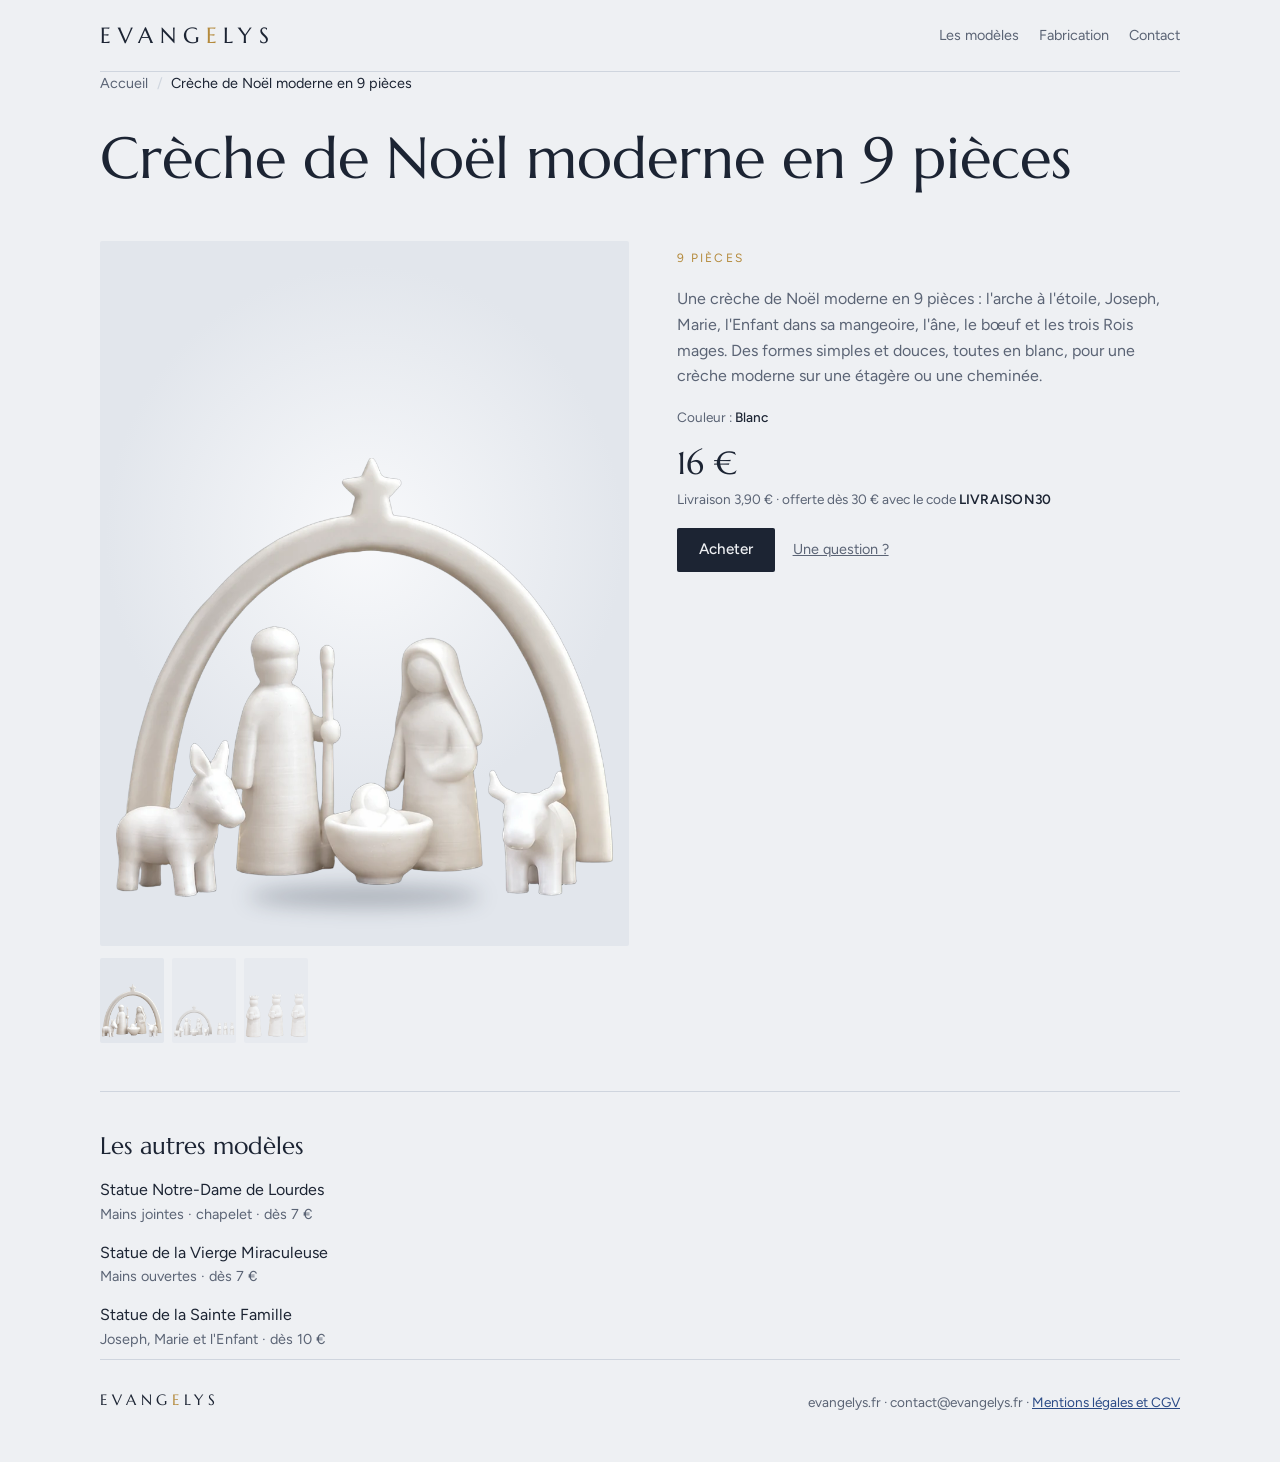
==== creche-de-noel-9-pieces/index.html @ f0cccd83 "Ajouter des pages produit statiques pour le référencement Quatre fiches indexables (crèche, Lourdes," ====
<!doctype html>
<html lang="fr">
<head>
<meta charset="utf-8">
<meta name="viewport" content="width=device-width, initial-scale=1, viewport-fit=cover">
<meta name="description" content="Crèche de Noël moderne en 9 pièces : arche à l&#x27;étoile, Joseph, Marie, l&#x27;Enfant dans sa mangeoire, l&#x27;âne, le bœuf et les trois Rois mages. Toutes en blanc, 16 €. Livraison en France.">
<link rel="canonical" href="https://evangelys.fr/creche-de-noel-9-pieces/">
<meta property="og:locale" content="fr_FR">
<meta property="og:site_name" content="Evangelys">
<meta property="og:type" content="website">
<meta property="og:url" content="https://evangelys.fr/creche-de-noel-9-pieces/">
<meta property="og:title" content="Evangelys · Crèche de Noël moderne en 9 pièces">
<meta property="og:description" content="Crèche de Noël en 9 pièces, imprimée à la pièce, toute en blanc. 16 €.">
<meta property="og:image" content="https://evangelys.fr/stripe/creche.jpg">
<meta property="og:image:width" content="1000">
<meta property="og:image:height" content="1000">
<meta name="twitter:card" content="summary_large_image">
<meta name="twitter:title" content="Evangelys · Crèche de Noël moderne en 9 pièces">
<meta name="twitter:description" content="Crèche de Noël en 9 pièces, imprimée à la pièce, toute en blanc. 16 €.">
<meta name="twitter:image" content="https://evangelys.fr/stripe/creche.jpg">
<link rel="icon" href="data:image/svg+xml,%3Csvg xmlns='http://www.w3.org/2000/svg' viewBox='0 0 32 32'%3E%3Cpath fill='%23b48a3c' d='M16 2l3.6 9.4L29 12l-7.4 6.2L24 28l-8-5.4L8 28l2.4-9.8L3 12l9.4-.6z'/%3E%3C/svg%3E">
<title>Crèche de Noël moderne en 9 pièces · Evangelys</title>
<script type="application/ld+json">
{
 "@context": "https://schema.org",
 "@graph": [
  {
   "@type": "BreadcrumbList",
   "itemListElement": [
    {
     "@type": "ListItem",
     "position": 1,
     "name": "Accueil",
     "item": "https://evangelys.fr/"
    },
    {
     "@type": "ListItem",
     "position": 2,
     "name": "Crèche de Noël moderne en 9 pièces",
     "item": "https://evangelys.fr/creche-de-noel-9-pieces/"
    }
   ]
  },
  {
   "@type": "Product",
   "name": "Crèche de Noël moderne – 9 pièces",
   "description": "Crèche de Noël en 9 pièces : arche à l'étoile, Joseph, Marie, l'Enfant Jésus dans sa mangeoire, l'âne, le bœuf et les trois Rois mages.",
   "image": [
    "https://evangelys.fr/stripe/creche.jpg",
    "https://evangelys.fr/cut/creche-2.webp",
    "https://evangelys.fr/cut/creche-1.webp",
    "https://evangelys.fr/cut/creche-3.webp"
   ],
   "brand": {
    "@type": "Brand",
    "name": "Evangelys"
   },
   "color": "Blanc",
   "material": "Filament imprimé en 3D",
   "url": "https://evangelys.fr/creche-de-noel-9-pieces/",
   "offers": {
    "@type": "Offer",
    "name": "Les 9 pièces",
    "priceCurrency": "EUR",
    "price": 16,
    "availability": "https://schema.org/InStock",
    "url": "https://buy.stripe.com/cNidR80Ap8vt1BZ0e4gUM00",
    "itemCondition": "https://schema.org/NewCondition",
    "shippingDetails": {
     "@type": "OfferShippingDetails",
     "shippingRate": {
      "@type": "MonetaryAmount",
      "value": 3.9,
      "currency": "EUR"
     },
     "shippingDestination": {
      "@type": "DefinedRegion",
      "addressCountry": "FR"
     }
    },
    "hasMerchantReturnPolicy": {
     "@type": "MerchantReturnPolicy",
     "applicableCountry": "FR",
     "returnPolicyCategory": "https://schema.org/MerchantReturnFiniteReturnWindow",
     "merchantReturnDays": 14,
     "returnMethod": "https://schema.org/ReturnByMail",
     "returnFees": "https://schema.org/ReturnShippingFees"
    }
   }
  }
 ]
}
</script>
<link rel="preconnect" href="https://fonts.googleapis.com">
<link rel="preconnect" href="https://fonts.gstatic.com" crossorigin>
<link rel="stylesheet" href="https://fonts.googleapis.com/css2?family=Marcellus&family=Figtree:wght@400;500;600&display=swap">
<link rel="stylesheet" href="../site.css">
</head>
<body>
<div class="wrap">
  <header>
    <a class="mark" href="../">EVANG<span>E</span>LYS</a>
    <nav aria-label="Sections">
      <a href="../#modeles">Les modèles</a>
      <a href="../#fabrication">Fabrication</a>
      <a href="../#commander">Contact</a>
    </nav>
  </header>

  <nav aria-label="Fil d'Ariane">
    <ol class="crumbs">
      <li><a href="../">Accueil</a></li>
      <li><span aria-current="page">Crèche de Noël moderne en 9 pièces</span></li>
    </ol>
  </nav>

  <h1>Crèche de Noël moderne en 9 pièces</h1>

  <div class="models">
<article class="model" id="creche">
    <div class="viewer">
      <div class="frame"><img src="../cut/creche-2.webp" alt="La crèche de Noël, blanc, vue 1" width="900" height="1200" loading="lazy"></div>
      <div class="thumbs" role="group" aria-label="Vues">
        <button type="button" aria-label="Vue 1" aria-pressed="true"><img src="../cut/creche-2.webp" alt="" width="900" height="1200" loading="lazy"></button>
        <button type="button" aria-label="Vue 2" aria-pressed="false"><img src="../cut/creche-1.webp" alt="" width="900" height="1200" loading="lazy"></button>
        <button type="button" aria-label="Vue 3" aria-pressed="false"><img src="../cut/creche-3.webp" alt="" width="900" height="1200" loading="lazy"></button>
      </div>
    </div>
    <div class="info">
      <p class="kind">9 pièces</p>
      <p>Une crèche de Noël moderne en 9 pièces : l&#x27;arche à l&#x27;étoile, Joseph, Marie, l&#x27;Enfant dans sa mangeoire, l&#x27;âne, le bœuf et les trois Rois mages. Des formes simples et douces, toutes en blanc, pour une crèche moderne sur une étagère ou une cheminée.</p>
      <div class="swatches">
        <span class="label">Couleur : <b>Blanc</b></span>
        <div class="chips" role="group" aria-label="Couleurs" hidden></div>
      </div>
      <div class="swatches" hidden>
        <span class="label">Hauteur : <b class="size-label">Les 9 pièces</b></span>
        <div class="sizes" role="group" aria-label="Hauteurs">
                    <button type="button" class="size" data-cm="9p" aria-pressed="true">Les 9 pièces</button>
        </div>
      </div>
      <div class="swatches qty-block" hidden>
        <span class="label">Quantité : <b class="qty-label"></b></span>
        <div class="sizes qtys" role="group" aria-label="Quantité"></div>
      </div>
      <ul class="static-specs">
        <li>Couleur : blanc</li>
        <li>Les 9 pièces — 16 €</li>
      </ul>
      <p class="price">16 €</p>
      <p class="ship">Livraison 3,90 € · offerte dès 30 € avec le code <b>LIVRAISON30</b></p>
      <div class="buy-row"><a class="cta" href="https://buy.stripe.com/cNidR80Ap8vt1BZ0e4gUM00" target="_blank" rel="noopener">Acheter</a><a class="ask" href="../#commander">Une question ?</a></div>
      <p class="hint" hidden></p>
    </div>
  </article>
</div>

  <section class="others">
    <h2>Les autres modèles</h2>
    <ul>
      <li><a href="../statue-notre-dame-de-lourdes/">Statue Notre-Dame de Lourdes<span class="meta">Mains jointes · chapelet · dès 7 €</span></a></li>
      <li><a href="../statue-vierge-miraculeuse/">Statue de la Vierge Miraculeuse<span class="meta">Mains ouvertes · dès 7 €</span></a></li>
      <li><a href="../statue-sainte-famille/">Statue de la Sainte Famille<span class="meta">Joseph, Marie et l&#x27;Enfant · dès 10 €</span></a></li>
    </ul>
  </section>

  <footer>
    <a class="mark" href="../">EVANG<span>E</span>LYS</a>
    <span>evangelys.fr · contact@evangelys.fr · <a href="../conditions.html">Mentions légales et CGV</a></span>
  </footer>
</div>
<script>window.EVANGELYS_ROOT="../";</script>
<script src="../catalog.js"></script>
<script>enhanceCatalog();</script>
</body>
</html>
---- site.css ----
/* Layout: a quiet chapel wall. Inscriptional caps for names, one column of large figures, a single gilt thread. */
:root{
  --stone:#eef0f3;      /* page: cool plaster with a blue bias */
  --niche:#e2e6ec;      /* photo frames and fields */
  --ink:#1c2433;        /* text */
  --muted:#5b6475;
  --marial:#2a4a86;     /* Marian blue, the accent */
  --gilt:#b48a3c;       /* used once or twice, like leaf */
  --line:#cfd5de;
  --glow:#f8f9fb;
  --shadow:rgba(28,36,51,.28);
  --display:"Marcellus","Trajan Pro",Georgia,serif;
  --body:"Figtree",system-ui,-apple-system,"Segoe UI",sans-serif;
}
@media (prefers-color-scheme:dark){:root:not([data-theme="light"]){
  --stone:#12161e;--niche:#1b212c;--ink:#e7eaf0;--muted:#9aa3b4;--marial:#8fb0ec;--gilt:#d6b06a;--line:#2b3342;--glow:#2c3443;--shadow:rgba(0,0,0,.6);color-scheme:dark}}
:root[data-theme="dark"]{--stone:#12161e;--niche:#1b212c;--ink:#e7eaf0;--muted:#9aa3b4;--marial:#8fb0ec;--gilt:#d6b06a;--line:#2b3342;--glow:#2c3443;--shadow:rgba(0,0,0,.6);color-scheme:dark}

*{box-sizing:border-box}
[hidden]{display:none!important}
html{-webkit-text-size-adjust:100%}
body{margin:0;background:var(--stone);color:var(--ink);font:400 1rem/1.6 var(--body);
  padding-left:max(16px,env(safe-area-inset-left,0px));padding-right:max(16px,env(safe-area-inset-right,0px))}
.wrap{max-width:1080px;margin:0 auto}
a{color:var(--marial)}
:focus-visible{outline:2px solid var(--marial);outline-offset:3px}

header{display:flex;justify-content:space-between;align-items:center;gap:16px;padding-block:24px;border-bottom:1px solid var(--line)}
.mark{font:400 1.35rem/1 var(--display);letter-spacing:.32em;text-decoration:none;color:var(--ink)}
.mark span{color:var(--gilt)}
nav{display:flex;gap:20px;font-size:.9rem}
nav a{color:var(--muted);text-decoration:none}
nav a:hover{color:var(--ink)}

.hero{padding-block:72px 56px;display:grid;gap:20px;max-width:46rem}
.eyebrow{font-size:.75rem;letter-spacing:.18em;text-transform:uppercase;color:var(--muted);margin:0}
h1{font:400 clamp(2.2rem,5.5vw,3.6rem)/1.08 var(--display);margin:0;text-wrap:balance}
h1 em{font-style:normal;color:var(--marial)}
.hero p.lead{font-size:1.125rem;color:var(--muted);margin:0;max-width:36rem}

h2{font:400 clamp(1.6rem,3.5vw,2.2rem)/1.15 var(--display);margin:0;text-wrap:balance}
section{padding-block:48px}

.scene{position:relative;margin:0 0 56px;border-radius:2px;overflow:hidden;background:var(--niche)}
.scene img{display:block;width:100%;max-width:100%;height:auto;aspect-ratio:16/9;object-fit:cover}
.scene figcaption{position:absolute;inset:auto 0 0 0;padding:48px 28px 24px;display:flex;justify-content:space-between;align-items:flex-end;gap:16px;flex-wrap:wrap;
  background:linear-gradient(to top,rgba(20,16,10,.72),rgba(20,16,10,0));color:#fff}
.scene .s-title{font:400 clamp(1.3rem,3vw,1.9rem)/1.15 var(--display);margin:0}
.scene .s-sub{margin:4px 0 0;font-size:.95rem;opacity:.9}
.scene a{color:#1c2433;background:#fff;padding:12px 18px;border-radius:2px;text-decoration:none;font-weight:500;font-size:.9rem}
.scene a:hover{background:#eef0f3}
@media (max-width:760px){.scene figcaption{position:static;background:var(--ink);color:var(--stone);padding:16px}.scene a{background:var(--stone);color:var(--ink)}}
.models{display:grid;gap:72px;padding-block:24px 48px}
.model{display:grid;grid-template-columns:minmax(0,1.05fr) minmax(0,1fr);gap:48px;align-items:start}
.model:nth-child(even) .viewer{order:2}
.viewer{display:grid;gap:12px}
.frame{aspect-ratio:3/4;max-width:100%;background:radial-gradient(ellipse 70% 55% at 50% 42%,var(--glow),var(--niche) 70%);overflow:hidden;border-radius:2px;position:relative}
.frame::after{content:"";position:absolute;left:28%;right:28%;bottom:5.5%;height:3%;border-radius:50%;background:var(--shadow);filter:blur(10px)}
.frame img{width:100%;height:100%;object-fit:contain;display:block;position:relative;z-index:1}
.thumbs{display:flex;gap:8px;flex-wrap:wrap}
.thumbs button{all:unset;cursor:pointer;width:64px;aspect-ratio:3/4;background:var(--niche);opacity:.55;transition:opacity .2s;border-radius:2px;overflow:hidden}
.thumbs button img{width:100%;height:100%;object-fit:contain;display:block}
.thumbs button[aria-pressed="true"],.thumbs button:hover{opacity:1}
.thumbs button:focus-visible{outline:2px solid var(--marial);outline-offset:2px}

.info{display:grid;gap:18px;padding-top:8px;min-width:0}
.info .kind{font-size:.75rem;letter-spacing:.18em;text-transform:uppercase;color:var(--gilt);margin:0}
.info p{margin:0;color:var(--muted);max-width:32rem}
.swatches{display:grid;gap:10px}
.swatches .label{font-size:.85rem;color:var(--muted)}
.swatches .label b{color:var(--ink);font-weight:500}
.chips{display:flex;gap:10px;flex-wrap:wrap}
.chip{all:unset;cursor:pointer;width:30px;height:30px;border-radius:50%;box-shadow:inset 0 0 0 1px rgba(0,0,0,.15);position:relative}
.chip[aria-pressed="true"]::after{content:"";position:absolute;inset:-5px;border-radius:50%;border:1.5px solid var(--ink)}
.chip:focus-visible{outline:2px solid var(--marial);outline-offset:6px}
.sizes{display:flex;gap:8px;flex-wrap:wrap}
.size{all:unset;cursor:pointer;padding:8px 14px;border:1px solid var(--line);border-radius:2px;font-size:.9rem;font-variant-numeric:tabular-nums}
.size:hover{border-color:var(--ink)}
.size[aria-pressed="true"]{border-color:var(--ink);background:var(--ink);color:var(--stone)}
.size:focus-visible{outline:2px solid var(--marial);outline-offset:2px}
.info .ship{font-size:.85rem;margin-top:-8px}
.info .ship b{color:var(--ink);font-weight:600;letter-spacing:.02em}
.info .hint{font-size:.8rem;margin-top:-6px}
.buy-row{display:flex;gap:18px;align-items:center;flex-wrap:wrap}
.buy-row .ask{color:var(--muted);font-size:.9rem}
.info .price s{font-size:1.1rem;color:var(--muted);margin-left:8px;text-decoration-thickness:1px}
.info .price{font:400 2rem/1 var(--display);color:var(--ink);font-variant-numeric:tabular-nums}
.mail-row{display:flex;gap:10px;align-items:center;flex-wrap:wrap;margin-top:16px}
.mail{font-weight:500;color:var(--ink);user-select:all;overflow-wrap:anywhere}
.copy{all:unset;cursor:pointer;font-size:.8rem;padding:4px 10px;border:1px solid var(--line);border-radius:2px;color:var(--muted)}
.copy:hover{color:var(--ink);border-color:var(--ink)}
.copy:focus-visible{outline:2px solid var(--marial);outline-offset:2px}
.cta{justify-self:start;font:500 .95rem/1 var(--body);color:var(--stone);background:var(--ink);border:0;padding:14px 22px;border-radius:2px;cursor:pointer;text-decoration:none}
.cta:hover{background:var(--marial)}

.craft{border-top:1px solid var(--line);display:grid;grid-template-columns:minmax(0,1fr) minmax(0,1.4fr);gap:48px}
.craft dl{display:grid;gap:20px;margin:0}
.craft dt{font:400 1.1rem/1.3 var(--display);letter-spacing:.04em}
.craft dd{margin:4px 0 0;color:var(--muted)}

.notify{border-top:1px solid var(--line);display:grid;grid-template-columns:minmax(0,1fr) minmax(0,1.4fr);gap:48px}
.notify .intro p{color:var(--muted);margin:12px 0 0}
form{display:grid;grid-template-columns:1fr 1fr;gap:16px}
.field{display:grid;gap:6px;min-width:0}
.field.full{grid-column:1/-1}
label{font-size:.85rem;color:var(--muted)}
input,select,textarea{font:inherit;color:var(--ink);background:var(--niche);border:1px solid transparent;border-radius:2px;padding:12px;width:100%}
input:focus,select:focus,textarea:focus{outline:none;border-color:var(--marial)}
textarea{min-height:96px;resize:vertical}
.form-actions{grid-column:1/-1;display:flex;gap:16px;align-items:center;flex-wrap:wrap}
.note{font-size:.9rem;color:var(--muted);margin:0}
.done{grid-column:1/-1;padding:16px;background:var(--niche);border-left:2px solid var(--gilt)}

footer{border-top:1px solid var(--line);padding-block:32px 48px;display:flex;justify-content:space-between;gap:16px;flex-wrap:wrap;font-size:.85rem;color:var(--muted)}
footer .mark{font-size:.95rem}

@media (max-width:760px){
  .model,.craft,.notify{grid-template-columns:minmax(0,1fr);gap:24px}
  .model:nth-child(even) .viewer{order:0}
  .hero{padding-block:48px 32px}
  form{grid-template-columns:minmax(0,1fr)}
  header nav{display:none}
}
@media (prefers-reduced-motion:reduce){*{transition:none!important}}

/* Product pages and static cards */
.crumbs{display:flex;flex-wrap:wrap;gap:0;margin:0 0 32px;padding:0;list-style:none;font-size:.9rem;color:var(--muted)}
.crumbs li{display:inline;align-items:center}
.crumbs li:not(:last-child)::after{content:"/";margin:0 .6em;color:var(--line)}
.crumbs a{color:var(--muted)}
.crumbs a:hover{color:var(--marial)}
.crumbs [aria-current="page"]{color:var(--ink)}
.others{border-top:1px solid var(--line);padding-block:40px 8px}
.others h2{font:400 1.5rem/1.2 var(--display);margin:0 0 16px}
.others ul{list-style:none;padding:0;margin:0;display:grid;gap:14px}
.others a{color:var(--ink);text-decoration:none}
.others a:hover{color:var(--marial)}
.others .meta{display:block;color:var(--muted);font-size:.9rem}
.fiche{font-size:.9rem;color:var(--muted)}
.info h2 a{color:inherit;text-decoration:none}
.info h2 a:hover{color:var(--marial)}
.static-specs{margin:0;padding:0;list-style:none;color:var(--muted);display:grid;gap:4px;font-size:.95rem}
html.js .static-specs{display:none}

.wrap > h1{margin:0 0 28px}
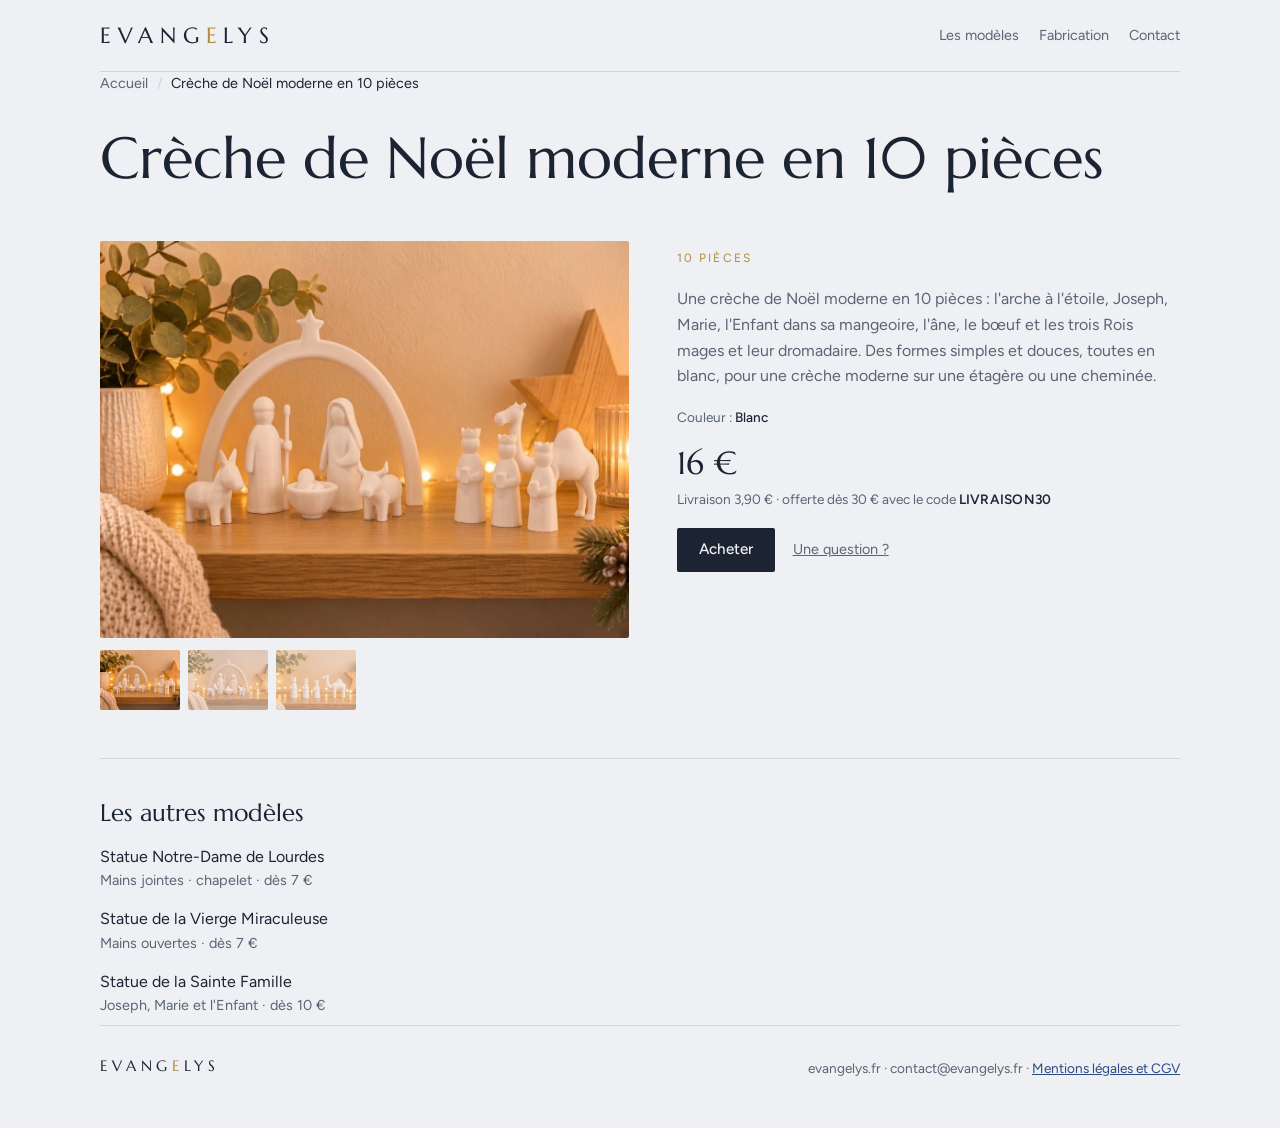
==== commit 9e212a0f: "Crèche : nouvelles photos d'ambiance et passage à 10 pièces (avec le dromadaire)" ====
--- a/creche-de-noel-9-pieces/index.html
+++ b/creche-de-noel-9-pieces/index.html
@@ -3,23 +3,29 @@
 <head>
 <meta charset="utf-8">
 <meta name="viewport" content="width=device-width, initial-scale=1, viewport-fit=cover">
-<meta name="description" content="Crèche de Noël moderne en 9 pièces : arche à l&#x27;étoile, Joseph, Marie, l&#x27;Enfant dans sa mangeoire, l&#x27;âne, le bœuf et les trois Rois mages. Toutes en blanc, 16 €. Livraison en France.">
+<meta name="description" content="Crèche de Noël moderne en 10 pièces : arche à l&#x27;étoile, Joseph, Marie, l&#x27;Enfant dans sa mangeoire, l&#x27;âne, le bœuf et les trois Rois mages et leur dromadaire. Toutes en blanc, 16 €. Livraison en France.">
 <link rel="canonical" href="https://evangelys.fr/creche-de-noel-9-pieces/">
 <meta property="og:locale" content="fr_FR">
 <meta property="og:site_name" content="Evangelys">
 <meta property="og:type" content="website">
 <meta property="og:url" content="https://evangelys.fr/creche-de-noel-9-pieces/">
-<meta property="og:title" content="Evangelys · Crèche de Noël moderne en 9 pièces">
-<meta property="og:description" content="Crèche de Noël en 9 pièces, imprimée à la pièce, toute en blanc. 16 €.">
+<meta property="og:title" content="Evangelys · Crèche de Noël moderne en 10 pièces">
+<meta property="og:description" content="Crèche de Noël en 10 pièces, imprimée à la pièce, toute en blanc. 16 €.">
 <meta property="og:image" content="https://evangelys.fr/stripe/creche.jpg">
 <meta property="og:image:width" content="1000">
 <meta property="og:image:height" content="1000">
 <meta name="twitter:card" content="summary_large_image">
-<meta name="twitter:title" content="Evangelys · Crèche de Noël moderne en 9 pièces">
-<meta name="twitter:description" content="Crèche de Noël en 9 pièces, imprimée à la pièce, toute en blanc. 16 €.">
+<meta name="twitter:title" content="Evangelys · Crèche de Noël moderne en 10 pièces">
+<meta name="twitter:description" content="Crèche de Noël en 10 pièces, imprimée à la pièce, toute en blanc. 16 €.">
 <meta name="twitter:image" content="https://evangelys.fr/stripe/creche.jpg">
-<link rel="icon" href="data:image/svg+xml,%3Csvg xmlns='http://www.w3.org/2000/svg' viewBox='0 0 32 32'%3E%3Cpath fill='%23b48a3c' d='M16 2l3.6 9.4L29 12l-7.4 6.2L24 28l-8-5.4L8 28l2.4-9.8L3 12l9.4-.6z'/%3E%3C/svg%3E">
-<title>Crèche de Noël moderne en 9 pièces · Evangelys</title>
+<link rel="icon" href="/favicon.ico" sizes="16x16 32x32 48x48">
+<link rel="icon" type="image/png" sizes="16x16" href="/favicon-16x16.png">
+<link rel="icon" type="image/png" sizes="32x32" href="/favicon-32x32.png">
+<link rel="icon" type="image/png" sizes="192x192" href="/icon-192.png">
+<link rel="apple-touch-icon" sizes="180x180" href="/apple-touch-icon.png">
+<link rel="manifest" href="/site.webmanifest">
+<meta name="theme-color" content="#2a4a86">
+<title>Crèche de Noël moderne en 10 pièces · Evangelys</title>
 <script type="application/ld+json">
 {
  "@context": "https://schema.org",
@@ -36,20 +42,20 @@
     {
      "@type": "ListItem",
      "position": 2,
-     "name": "Crèche de Noël moderne en 9 pièces",
+     "name": "Crèche de Noël moderne en 10 pièces",
      "item": "https://evangelys.fr/creche-de-noel-9-pieces/"
     }
    ]
   },
   {
    "@type": "Product",
-   "name": "Crèche de Noël moderne – 9 pièces",
-   "description": "Crèche de Noël en 9 pièces : arche à l'étoile, Joseph, Marie, l'Enfant Jésus dans sa mangeoire, l'âne, le bœuf et les trois Rois mages.",
+   "name": "Crèche de Noël moderne – 10 pièces",
+   "description": "Crèche de Noël en 10 pièces : arche à l'étoile, Joseph, Marie, l'Enfant Jésus dans sa mangeoire, l'âne, le bœuf et les trois Rois mages et leur dromadaire.",
    "image": [
     "https://evangelys.fr/stripe/creche.jpg",
-    "https://evangelys.fr/cut/creche-2.webp",
-    "https://evangelys.fr/cut/creche-1.webp",
-    "https://evangelys.fr/cut/creche-3.webp"
+    "https://evangelys.fr/cut/creche-photo-1.webp",
+    "https://evangelys.fr/cut/creche-photo-2.webp",
+    "https://evangelys.fr/cut/creche-photo-3.webp"
    ],
    "brand": {
     "@type": "Brand",
@@ -60,7 +66,7 @@
    "url": "https://evangelys.fr/creche-de-noel-9-pieces/",
    "offers": {
     "@type": "Offer",
-    "name": "Les 9 pièces",
+    "name": "Les 10 pièces",
     "priceCurrency": "EUR",
     "price": 16,
     "availability": "https://schema.org/InStock",
@@ -110,33 +116,33 @@
   <nav aria-label="Fil d'Ariane">
     <ol class="crumbs">
       <li><a href="../">Accueil</a></li>
-      <li><span aria-current="page">Crèche de Noël moderne en 9 pièces</span></li>
+      <li><span aria-current="page">Crèche de Noël moderne en 10 pièces</span></li>
     </ol>
   </nav>
 
-  <h1>Crèche de Noël moderne en 9 pièces</h1>
+  <h1>Crèche de Noël moderne en 10 pièces</h1>
 
   <div class="models">
 <article class="model" id="creche">
     <div class="viewer">
-      <div class="frame"><img src="../cut/creche-2.webp" alt="La crèche de Noël, blanc, vue 1" width="900" height="1200" loading="lazy"></div>
+      <div class="frame"><img src="../cut/creche-photo-1.webp" alt="La crèche de Noël, blanc, vue 1" width="1200" height="900" loading="lazy"></div>
       <div class="thumbs" role="group" aria-label="Vues">
-        <button type="button" aria-label="Vue 1" aria-pressed="true"><img src="../cut/creche-2.webp" alt="" width="900" height="1200" loading="lazy"></button>
-        <button type="button" aria-label="Vue 2" aria-pressed="false"><img src="../cut/creche-1.webp" alt="" width="900" height="1200" loading="lazy"></button>
-        <button type="button" aria-label="Vue 3" aria-pressed="false"><img src="../cut/creche-3.webp" alt="" width="900" height="1200" loading="lazy"></button>
+        <button type="button" aria-label="Vue 1" aria-pressed="true"><img src="../cut/creche-photo-1.webp" alt="" width="1200" height="900" loading="lazy"></button>
+        <button type="button" aria-label="Vue 2" aria-pressed="false"><img src="../cut/creche-photo-2.webp" alt="" width="1200" height="900" loading="lazy"></button>
+        <button type="button" aria-label="Vue 3" aria-pressed="false"><img src="../cut/creche-photo-3.webp" alt="" width="1200" height="900" loading="lazy"></button>
       </div>
     </div>
     <div class="info">
-      <p class="kind">9 pièces</p>
-      <p>Une crèche de Noël moderne en 9 pièces : l&#x27;arche à l&#x27;étoile, Joseph, Marie, l&#x27;Enfant dans sa mangeoire, l&#x27;âne, le bœuf et les trois Rois mages. Des formes simples et douces, toutes en blanc, pour une crèche moderne sur une étagère ou une cheminée.</p>
+      <p class="kind">10 pièces</p>
+      <p>Une crèche de Noël moderne en 10 pièces : l&#x27;arche à l&#x27;étoile, Joseph, Marie, l&#x27;Enfant dans sa mangeoire, l&#x27;âne, le bœuf et les trois Rois mages et leur dromadaire. Des formes simples et douces, toutes en blanc, pour une crèche moderne sur une étagère ou une cheminée.</p>
       <div class="swatches">
         <span class="label">Couleur : <b>Blanc</b></span>
         <div class="chips" role="group" aria-label="Couleurs" hidden></div>
       </div>
       <div class="swatches" hidden>
-        <span class="label">Hauteur : <b class="size-label">Les 9 pièces</b></span>
+        <span class="label">Hauteur : <b class="size-label">Les 10 pièces</b></span>
         <div class="sizes" role="group" aria-label="Hauteurs">
-                    <button type="button" class="size" data-cm="9p" aria-pressed="true">Les 9 pièces</button>
+                    <button type="button" class="size" data-cm="9p" aria-pressed="true">Les 10 pièces</button>
         </div>
       </div>
       <div class="swatches qty-block" hidden>
@@ -145,7 +151,7 @@
       </div>
       <ul class="static-specs">
         <li>Couleur : blanc</li>
-        <li>Les 9 pièces — 16 €</li>
+        <li>Les 10 pièces — 16 €</li>
       </ul>
       <p class="price">16 €</p>
       <p class="ship">Livraison 3,90 € · offerte dès 30 € avec le code <b>LIVRAISON30</b></p>
@@ -172,5 +178,6 @@
 <script>window.EVANGELYS_ROOT="../";</script>
 <script src="../catalog.js"></script>
 <script>enhanceCatalog();</script>
+<!-- Cloudflare Web Analytics --><script type='module' src='https://static.cloudflareinsights.com/beacon.min.js' data-cf-beacon='{"token": "3c78efad848742069516bf353b817e78"}'></script><!-- End Cloudflare Web Analytics -->
 </body>
 </html>
--- a/site.css
+++ b/site.css
@@ -143,3 +143,9 @@
 html.js .static-specs{display:none}
 
 .wrap > h1{margin:0 0 28px}
+/* Crèche : photos d'ambiance au format paysage */
+#creche .frame{aspect-ratio:4/3;background:none}
+#creche .frame::after{display:none}
+#creche .frame img{object-fit:cover}
+#creche .thumbs button{aspect-ratio:4/3;width:80px}
+#creche .thumbs button img{object-fit:cover}
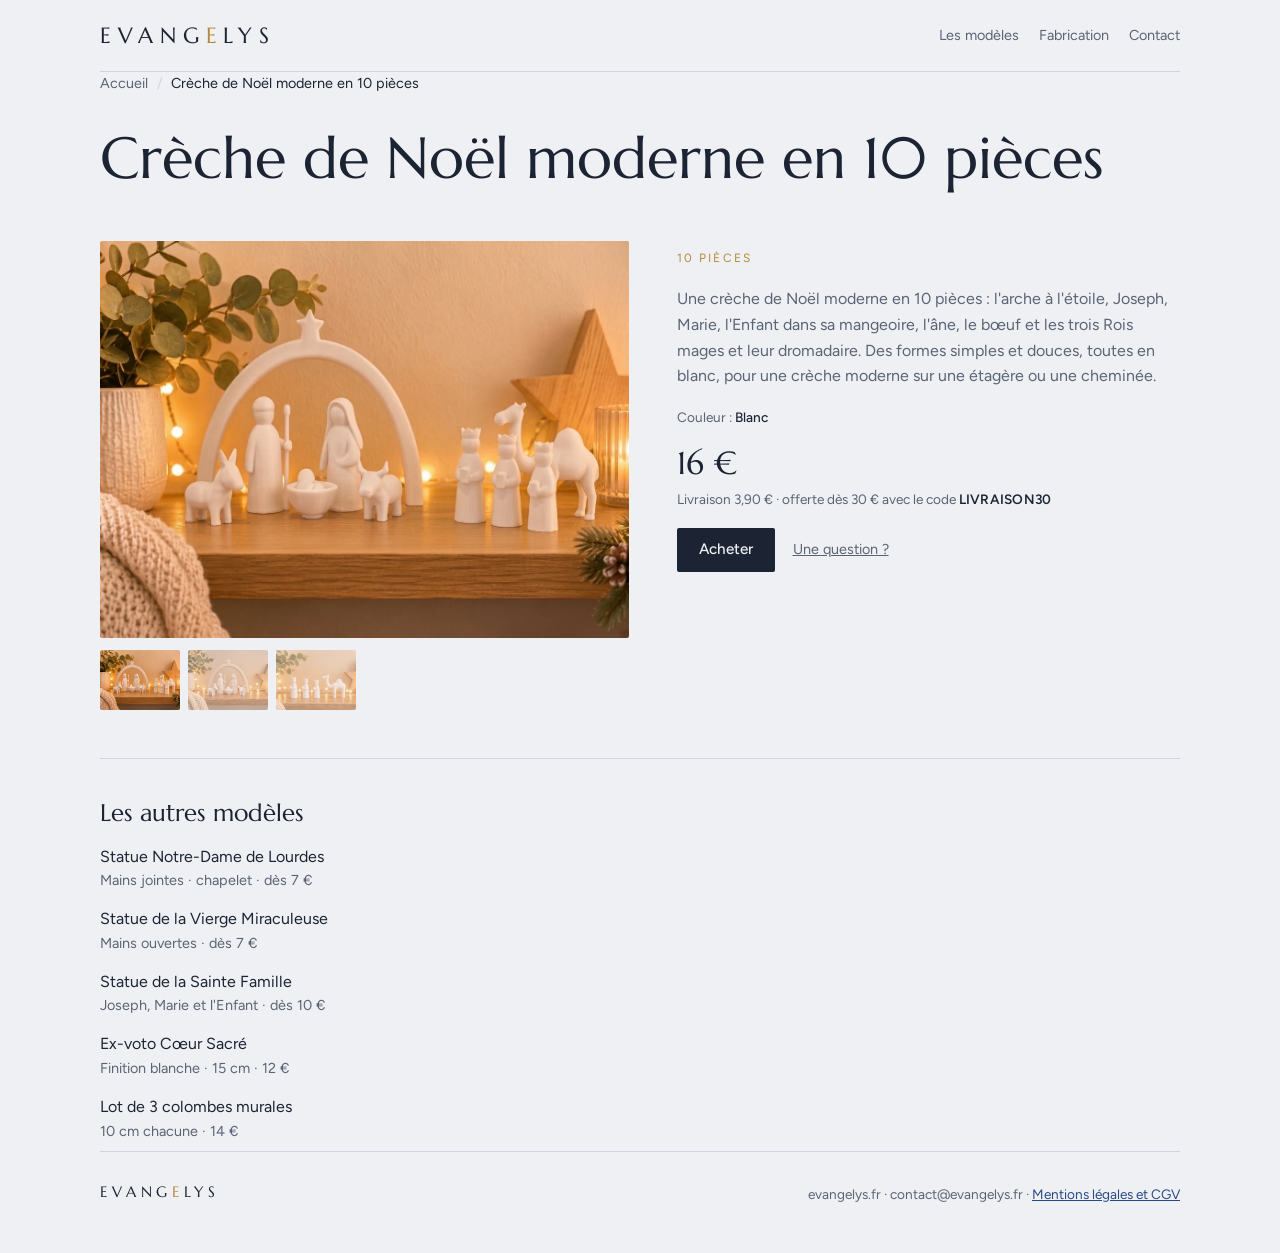
==== commit 9999adf9: "Ajouter l'ex-voto Cœur Sacré et le lot de colombes murales Deux décorations murales, finition blanch" ====
--- a/creche-de-noel-9-pieces/index.html
+++ b/creche-de-noel-9-pieces/index.html
@@ -167,6 +167,8 @@
       <li><a href="../statue-notre-dame-de-lourdes/">Statue Notre-Dame de Lourdes<span class="meta">Mains jointes · chapelet · dès 7 €</span></a></li>
       <li><a href="../statue-vierge-miraculeuse/">Statue de la Vierge Miraculeuse<span class="meta">Mains ouvertes · dès 7 €</span></a></li>
       <li><a href="../statue-sainte-famille/">Statue de la Sainte Famille<span class="meta">Joseph, Marie et l&#x27;Enfant · dès 10 €</span></a></li>
+      <li><a href="../ex-voto-coeur-sacre/">Ex-voto Cœur Sacré<span class="meta">Finition blanche · 15 cm · 12 €</span></a></li>
+      <li><a href="../lot-de-3-colombes-murales/">Lot de 3 colombes murales<span class="meta">10 cm chacune · 14 €</span></a></li>
     </ul>
   </section>
 
--- a/site.css
+++ b/site.css
@@ -143,9 +143,17 @@
 html.js .static-specs{display:none}
 
 .wrap > h1{margin:0 0 28px}
-/* Crèche : photos d'ambiance au format paysage */
-#creche .frame{aspect-ratio:4/3;background:none}
-#creche .frame::after{display:none}
-#creche .frame img{object-fit:cover}
-#creche .thumbs button{aspect-ratio:4/3;width:80px}
-#creche .thumbs button img{object-fit:cover}
+/* Photos d'ambiance, sans détourage */
+#creche .frame,
+#colombes .frame{aspect-ratio:4/3;background:none}
+#creche .frame::after,
+#colombes .frame::after{display:none}
+#creche .frame img,
+#colombes .frame img{object-fit:cover}
+#creche .thumbs button,
+#colombes .thumbs button{aspect-ratio:4/3;width:80px}
+#creche .thumbs button img,
+#colombes .thumbs button img{object-fit:cover}
+#exvoto .frame{background:none}
+#exvoto .frame::after{display:none}
+#exvoto .frame img{object-fit:cover}
